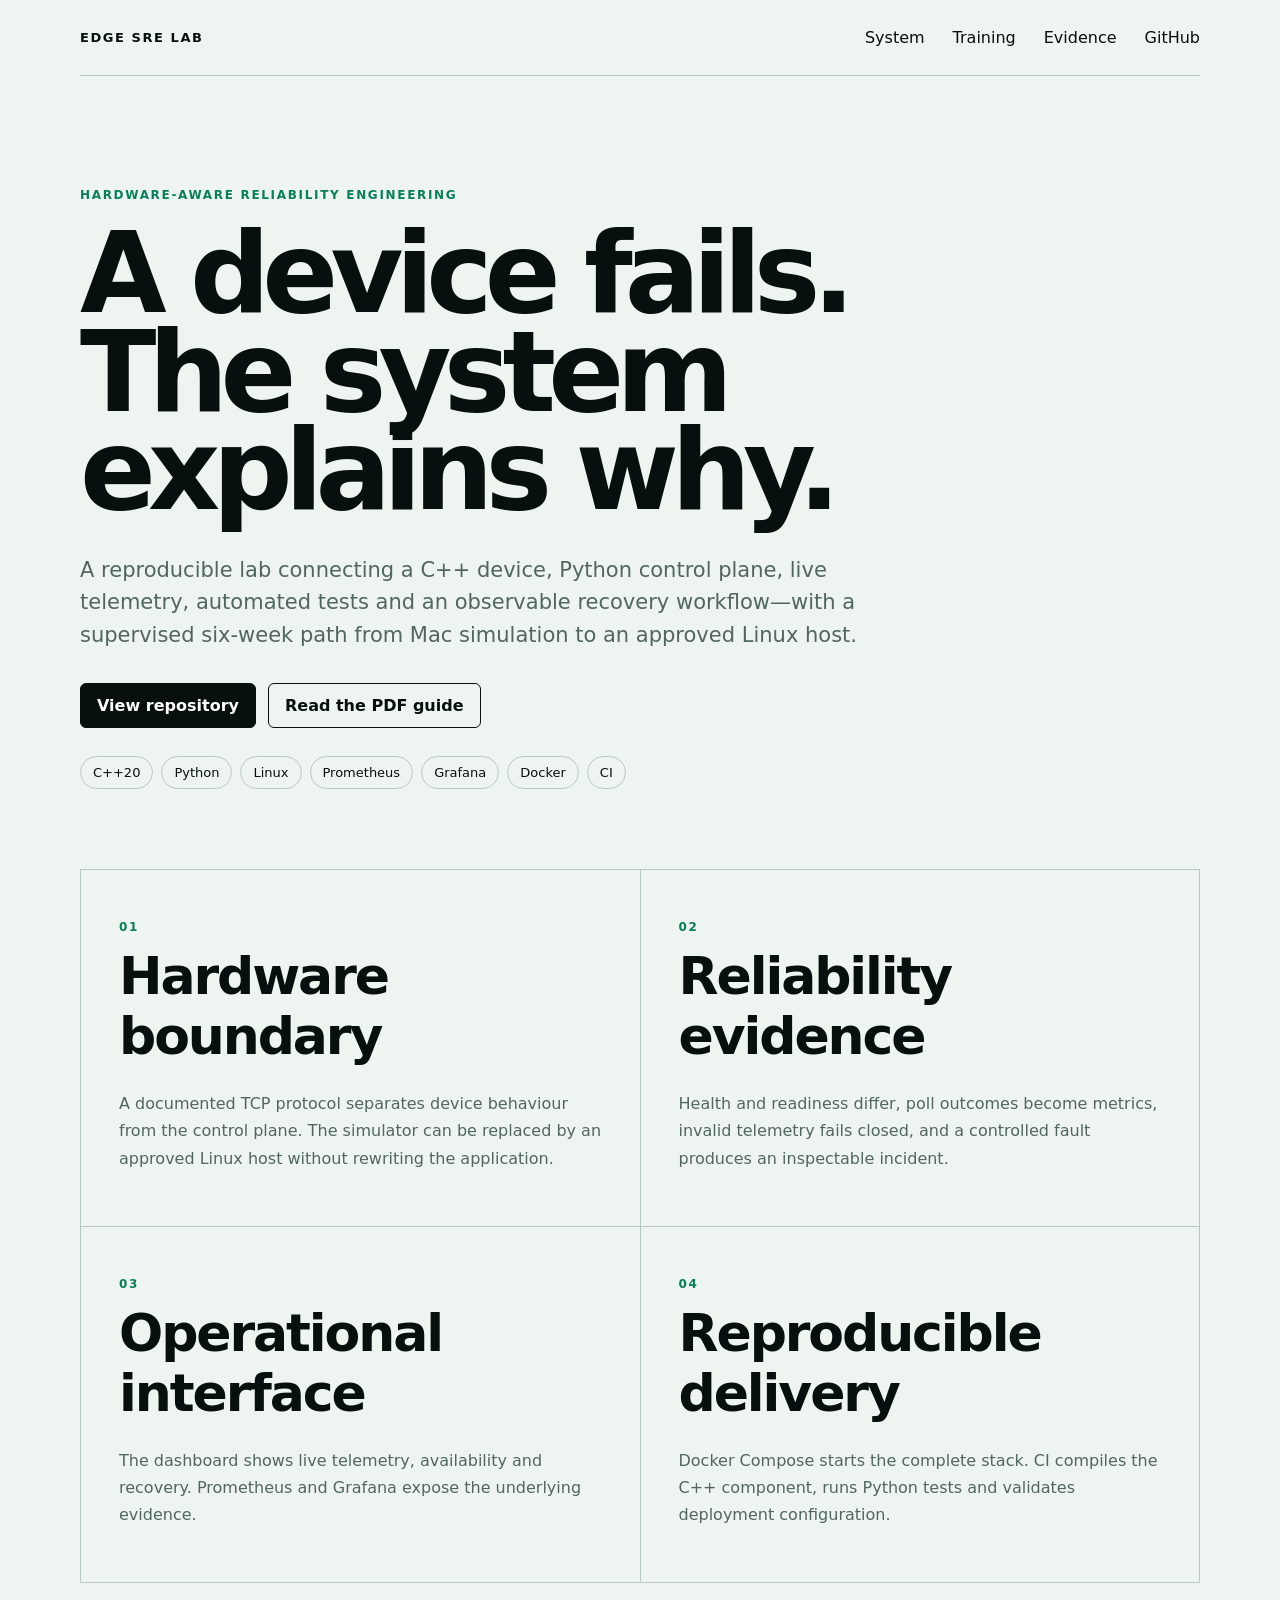
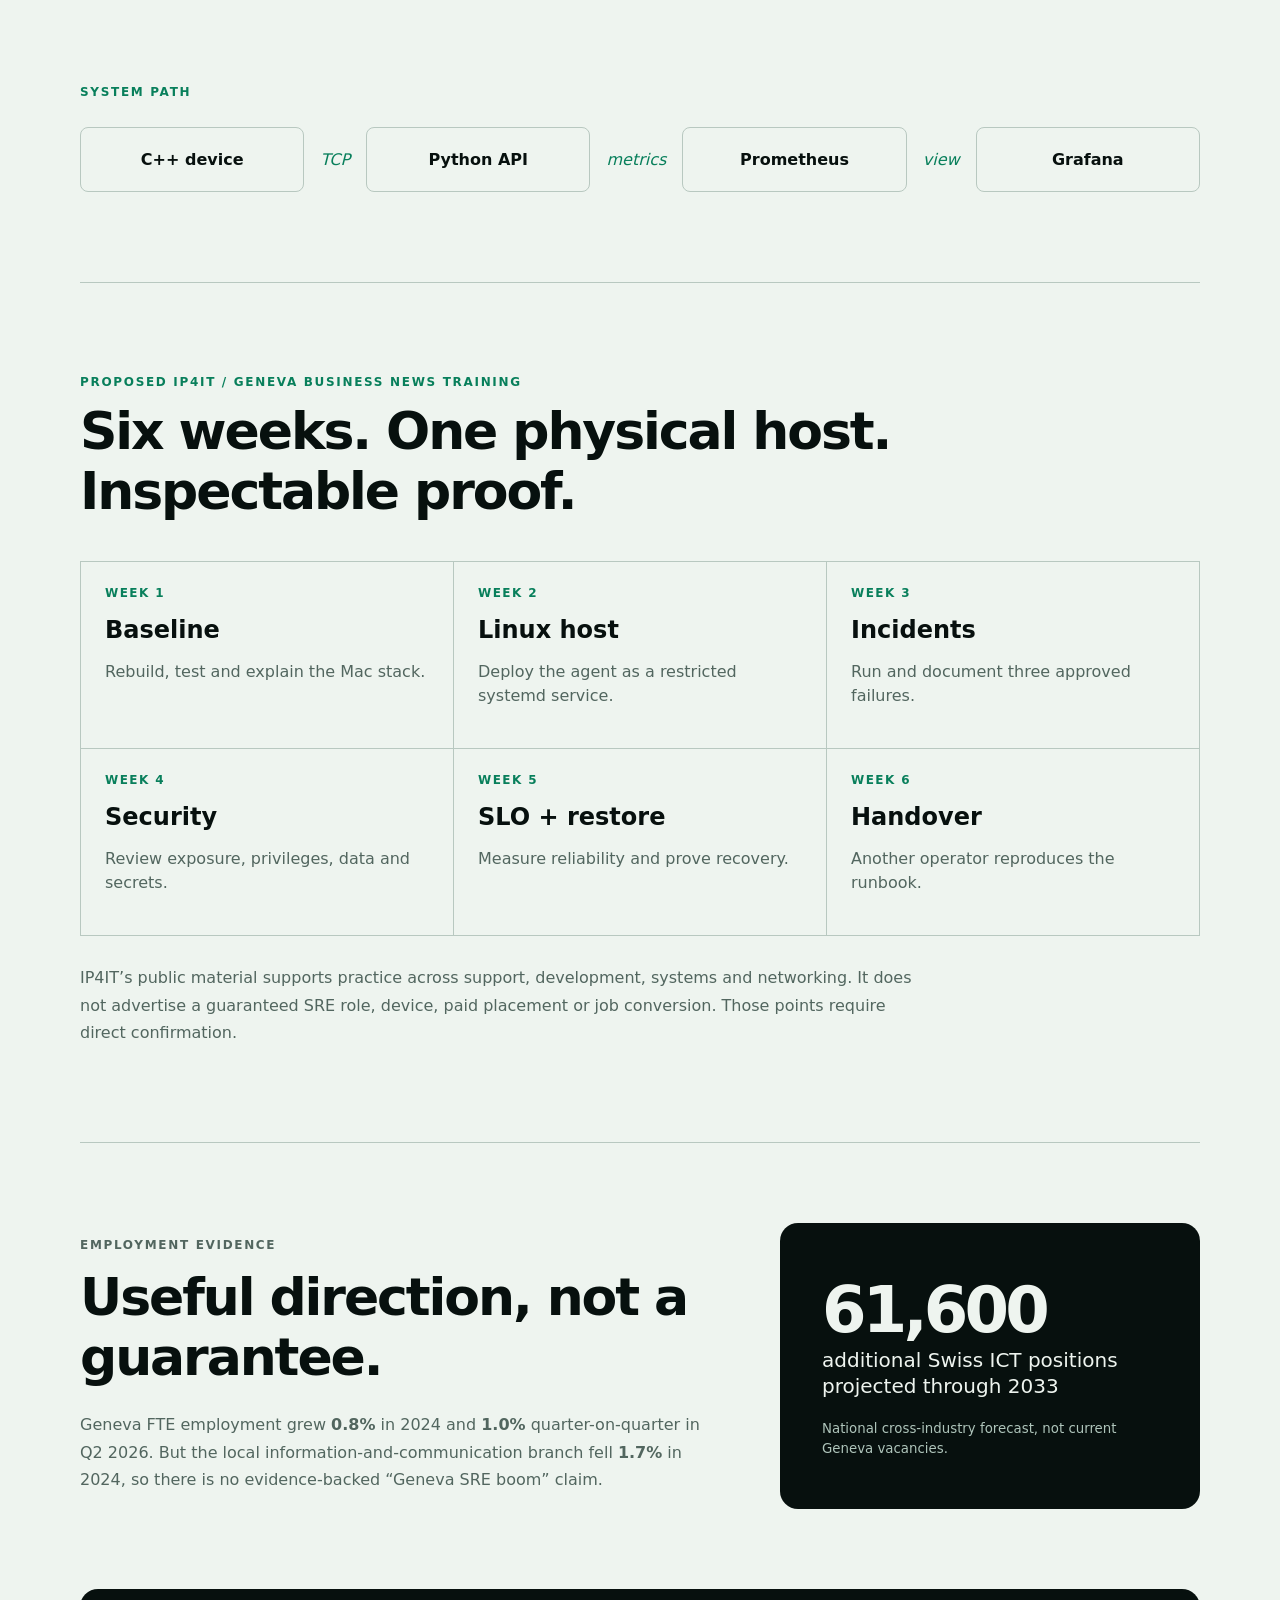
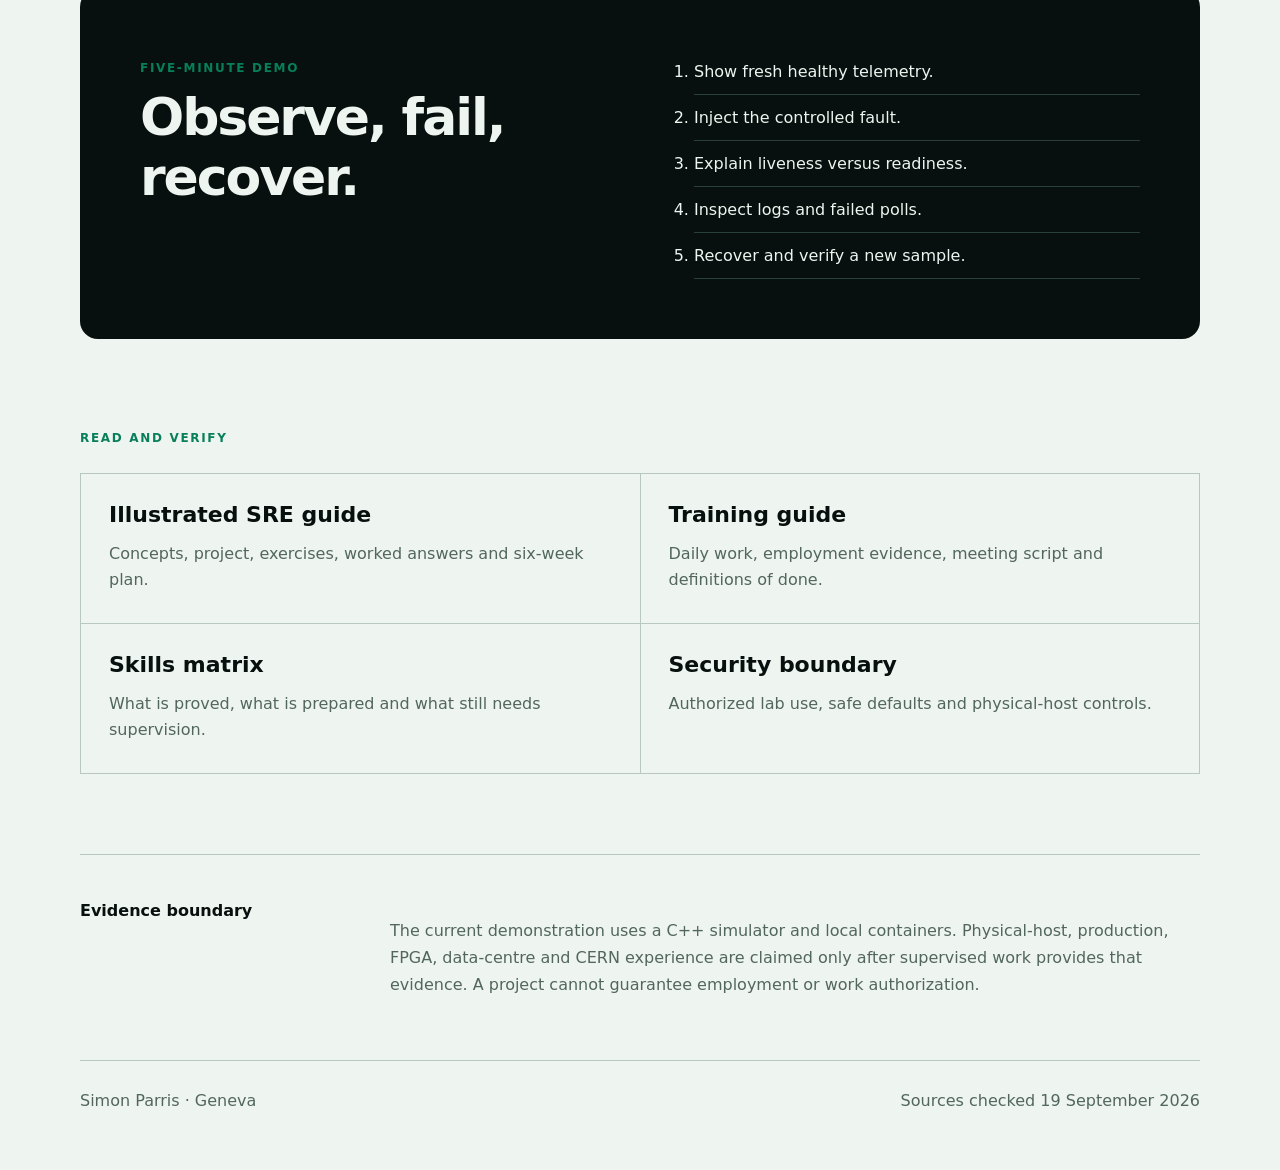
==== docs/index.html @ f157bbe0 "Build public Edge SRE hardware lab and Geneva training guide" ====
<!doctype html>
<html lang="en">
<head>
  <meta charset="utf-8">
  <meta name="viewport" content="width=device-width, initial-scale=1">
  <meta name="description" content="Edge SRE Hardware Lab: C++, Python, Linux, observability, incident response and a six-week Geneva training plan.">
  <title>Edge SRE Hardware Lab · Simon Parris</title>
  <link rel="stylesheet" href="styles.css">
</head>
<body>
  <main>
    <nav>
      <b>EDGE SRE LAB</b>
      <a href="#system">System</a>
      <a href="#training">Training</a>
      <a href="#market">Evidence</a>
      <a href="https://github.com/parrsi01/edge-sre-hardware-lab">GitHub</a>
    </nav>

    <header>
      <p class="kicker">HARDWARE-AWARE RELIABILITY ENGINEERING</p>
      <h1>A device fails.<br>The system explains why.</h1>
      <p class="lead">A reproducible lab connecting a C++ device, Python control plane, live telemetry, automated tests and an observable recovery workflow—with a supervised six-week path from Mac simulation to an approved Linux host.</p>
      <div class="actions">
        <a class="button primary" href="https://github.com/parrsi01/edge-sre-hardware-lab">View repository</a>
        <a class="button" href="assets/SRE_BEGINNER_GUIDE_IP4IT_GENEVA.pdf">Read the PDF guide</a>
      </div>
      <div class="badges"><span>C++20</span><span>Python</span><span>Linux</span><span>Prometheus</span><span>Grafana</span><span>Docker</span><span>CI</span></div>
    </header>

    <section id="system" class="two">
      <article><p class="number">01</p><h2>Hardware boundary</h2><p>A documented TCP protocol separates device behaviour from the control plane. The simulator can be replaced by an approved Linux host without rewriting the application.</p></article>
      <article><p class="number">02</p><h2>Reliability evidence</h2><p>Health and readiness differ, poll outcomes become metrics, invalid telemetry fails closed, and a controlled fault produces an inspectable incident.</p></article>
      <article><p class="number">03</p><h2>Operational interface</h2><p>The dashboard shows live telemetry, availability and recovery. Prometheus and Grafana expose the underlying evidence.</p></article>
      <article><p class="number">04</p><h2>Reproducible delivery</h2><p>Docker Compose starts the complete stack. CI compiles the C++ component, runs Python tests and validates deployment configuration.</p></article>
    </section>

    <section class="architecture">
      <p class="kicker">SYSTEM PATH</p>
      <div class="flow"><b>C++ device</b><i>TCP</i><b>Python API</b><i>metrics</i><b>Prometheus</b><i>view</i><b>Grafana</b></div>
    </section>

    <section id="training" class="training">
      <p class="kicker">PROPOSED IP4IT / GENEVA BUSINESS NEWS TRAINING</p>
      <h2>Six weeks. One physical host. Inspectable proof.</h2>
      <div class="weeks">
        <article><b>Week 1</b><span>Baseline</span><p>Rebuild, test and explain the Mac stack.</p></article>
        <article><b>Week 2</b><span>Linux host</span><p>Deploy the agent as a restricted systemd service.</p></article>
        <article><b>Week 3</b><span>Incidents</span><p>Run and document three approved failures.</p></article>
        <article><b>Week 4</b><span>Security</span><p>Review exposure, privileges, data and secrets.</p></article>
        <article><b>Week 5</b><span>SLO + restore</span><p>Measure reliability and prove recovery.</p></article>
        <article><b>Week 6</b><span>Handover</span><p>Another operator reproduces the runbook.</p></article>
      </div>
      <p class="note">IP4IT’s public material supports practice across support, development, systems and networking. It does not advertise a guaranteed SRE role, device, paid placement or job conversion. Those points require direct confirmation.</p>
    </section>

    <section id="market" class="market">
      <div>
        <p class="kicker">EMPLOYMENT EVIDENCE</p>
        <h2>Useful direction, not a guarantee.</h2>
        <p>Geneva FTE employment grew <strong>0.8%</strong> in 2024 and <strong>1.0%</strong> quarter-on-quarter in Q2 2026. But the local information-and-communication branch fell <strong>1.7%</strong> in 2024, so there is no evidence-backed “Geneva SRE boom” claim.</p>
      </div>
      <div class="stat"><strong>61,600</strong><span>additional Swiss ICT positions projected through 2033</span><small>National cross-industry forecast, not current Geneva vacancies.</small></div>
    </section>

    <section class="demo">
      <div><p class="kicker">FIVE-MINUTE DEMO</p><h2>Observe, fail, recover.</h2></div>
      <ol><li>Show fresh healthy telemetry.</li><li>Inject the controlled fault.</li><li>Explain liveness versus readiness.</li><li>Inspect logs and failed polls.</li><li>Recover and verify a new sample.</li></ol>
    </section>

    <section class="resources">
      <p class="kicker">READ AND VERIFY</p>
      <div class="resource-grid">
        <a href="assets/SRE_BEGINNER_GUIDE_IP4IT_GENEVA.pdf"><b>Illustrated SRE guide</b><span>Concepts, project, exercises, worked answers and six-week plan.</span></a>
        <a href="https://github.com/parrsi01/edge-sre-hardware-lab/blob/main/TRAINING_GUIDE.md"><b>Training guide</b><span>Daily work, employment evidence, meeting script and definitions of done.</span></a>
        <a href="https://github.com/parrsi01/edge-sre-hardware-lab/blob/main/SKILLS_MATRIX.md"><b>Skills matrix</b><span>What is proved, what is prepared and what still needs supervision.</span></a>
        <a href="https://github.com/parrsi01/edge-sre-hardware-lab/blob/main/SECURITY.md"><b>Security boundary</b><span>Authorized lab use, safe defaults and physical-host controls.</span></a>
      </div>
    </section>

    <section class="truth"><b>Evidence boundary</b><p>The current demonstration uses a C++ simulator and local containers. Physical-host, production, FPGA, data-centre and CERN experience are claimed only after supervised work provides that evidence. A project cannot guarantee employment or work authorization.</p></section>
    <footer><span>Simon Parris · Geneva</span><span>Sources checked 19 September 2026</span></footer>
  </main>
</body>
</html>
---- docs/styles.css ----
:root { --ink:#07100e; --paper:#eef4ef; --green:#087f5b; --line:#b8c8c0; --muted:#52665f; --white:#fff; }
* { box-sizing:border-box; }
html { scroll-behavior:smooth; }
body { margin:0; background:var(--paper); color:var(--ink); font-family:Inter,ui-sans-serif,system-ui,-apple-system,BlinkMacSystemFont,"Segoe UI",sans-serif; }
main { width:min(1120px,calc(100% - 36px)); margin:auto; }
nav { height:76px; display:flex; align-items:center; gap:28px; border-bottom:1px solid var(--line); }
nav b { margin-right:auto; letter-spacing:.12em; font-size:13px; }
nav a { color:var(--ink); text-decoration:none; }
header { padding:100px 0 80px; }
.kicker,.number { color:var(--green); font-weight:800; font-size:12px; letter-spacing:.14em; }
h1 { max-width:930px; font-size:clamp(52px,9vw,112px); line-height:.88; letter-spacing:-.07em; margin:22px 0 34px; }
.lead { max-width:800px; font-size:21px; line-height:1.55; color:var(--muted); }
.actions { display:flex; flex-wrap:wrap; gap:12px; margin-top:32px; }
.button { border:1px solid var(--ink); color:var(--ink); border-radius:6px; padding:12px 16px; text-decoration:none; font-weight:700; }
.button.primary { background:var(--ink); color:var(--white); }
.badges { display:flex; flex-wrap:wrap; gap:8px; margin-top:28px; }
.badges span { border:1px solid var(--line); border-radius:99px; padding:8px 12px; font-size:13px; }
.two { display:grid; grid-template-columns:1fr 1fr; border-top:1px solid var(--line); border-left:1px solid var(--line); }
.two article { padding:38px; border-right:1px solid var(--line); border-bottom:1px solid var(--line); min-height:250px; }
h2 { font-size:clamp(32px,5vw,52px); letter-spacing:-.04em; margin:10px 0 24px; }
.two p:last-child,.truth p,.note,.market p { color:var(--muted); line-height:1.7; }
.architecture { padding:90px 0; }
.flow { display:flex; align-items:center; justify-content:space-between; gap:16px; margin-top:28px; }
.flow b { border:1px solid var(--line); padding:22px; flex:1; text-align:center; border-radius:8px; }
.flow i { color:var(--green); }
.training { border-top:1px solid var(--line); padding:80px 0; }
.weeks { display:grid; grid-template-columns:repeat(3,1fr); border-left:1px solid var(--line); border-top:1px solid var(--line); margin-top:40px; }
.weeks article { padding:24px; min-height:185px; border-right:1px solid var(--line); border-bottom:1px solid var(--line); }
.weeks b,.weeks span { display:block; }
.weeks b { color:var(--green); font-size:12px; letter-spacing:.12em; text-transform:uppercase; }
.weeks span { font-size:24px; font-weight:800; margin:16px 0; }
.weeks p { color:var(--muted); line-height:1.5; }
.note { max-width:850px; margin-top:28px; }
.market { display:grid; grid-template-columns:1.5fr 1fr; gap:70px; padding:80px 0; border-top:1px solid var(--line); }
.stat { background:var(--ink); color:var(--paper); border-radius:18px; padding:42px; display:flex; flex-direction:column; justify-content:center; }
.stat strong { font-size:64px; letter-spacing:-.06em; }
.stat span { font-size:20px; line-height:1.3; }
.stat small { margin-top:20px; color:#aec4ba; line-height:1.5; }
.demo { display:grid; grid-template-columns:1fr 1fr; gap:60px; background:var(--ink); color:var(--paper); padding:60px; border-radius:18px; }
.demo ol { margin:0; padding-left:24px; }
.demo li { padding:13px 0; border-bottom:1px solid #294039; }
.resources { padding:80px 0; }
.resource-grid { display:grid; grid-template-columns:1fr 1fr; border-left:1px solid var(--line); border-top:1px solid var(--line); margin-top:28px; }
.resource-grid a { color:var(--ink); min-height:150px; padding:28px; text-decoration:none; border-right:1px solid var(--line); border-bottom:1px solid var(--line); }
.resource-grid b,.resource-grid span { display:block; }
.resource-grid b { font-size:22px; margin-bottom:14px; }
.resource-grid span { color:var(--muted); line-height:1.6; }
.truth { display:grid; grid-template-columns:1fr 3fr; gap:40px; padding:46px 0; border-top:1px solid var(--line); border-bottom:1px solid var(--line); }
footer { display:flex; justify-content:space-between; padding:30px 0 60px; color:var(--muted); }
@media(max-width:760px){
  .two,.demo,.truth,.market,.resource-grid{grid-template-columns:1fr}
  .weeks{grid-template-columns:1fr 1fr}
  .flow{flex-direction:column;align-items:stretch}
  .flow i{text-align:center}
  header{padding-top:60px}
  .demo{padding:32px}
  nav a{display:none}
}
@media(max-width:480px){.weeks{grid-template-columns:1fr}.stat strong{font-size:48px}}
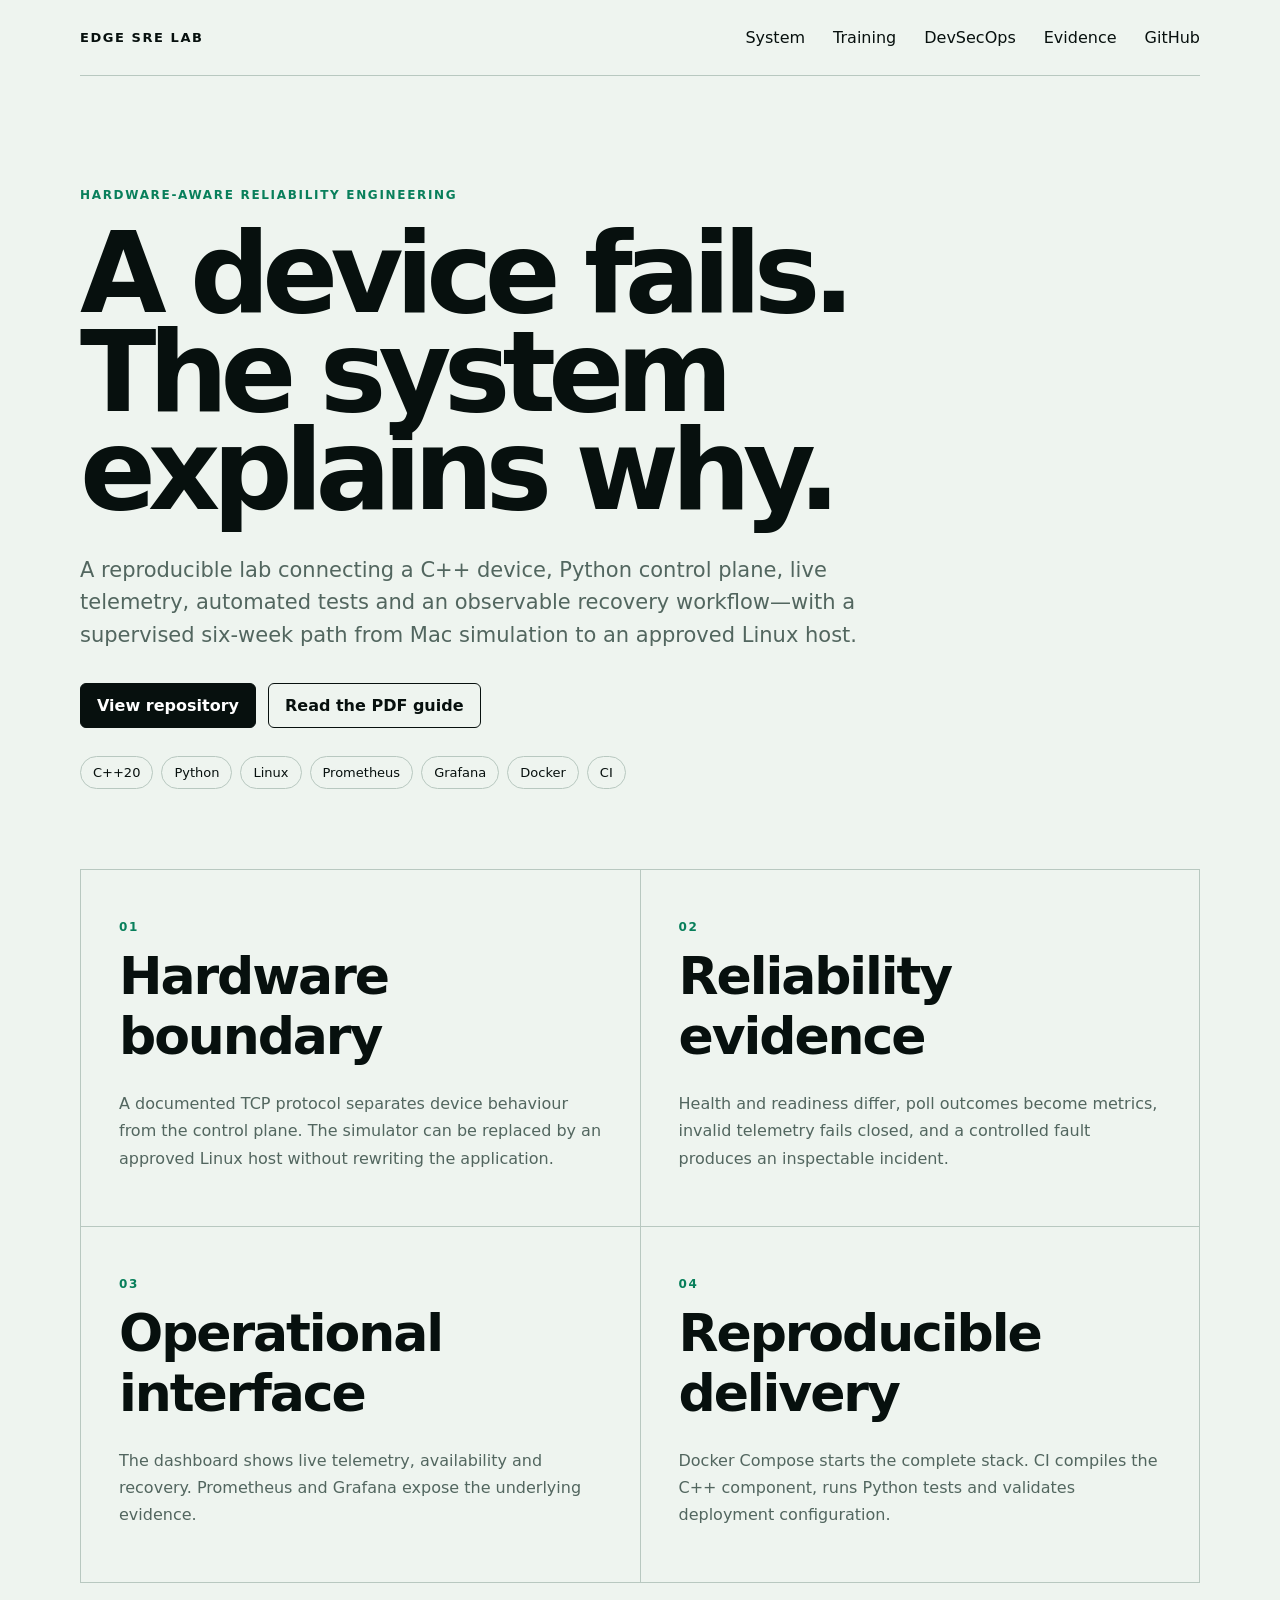
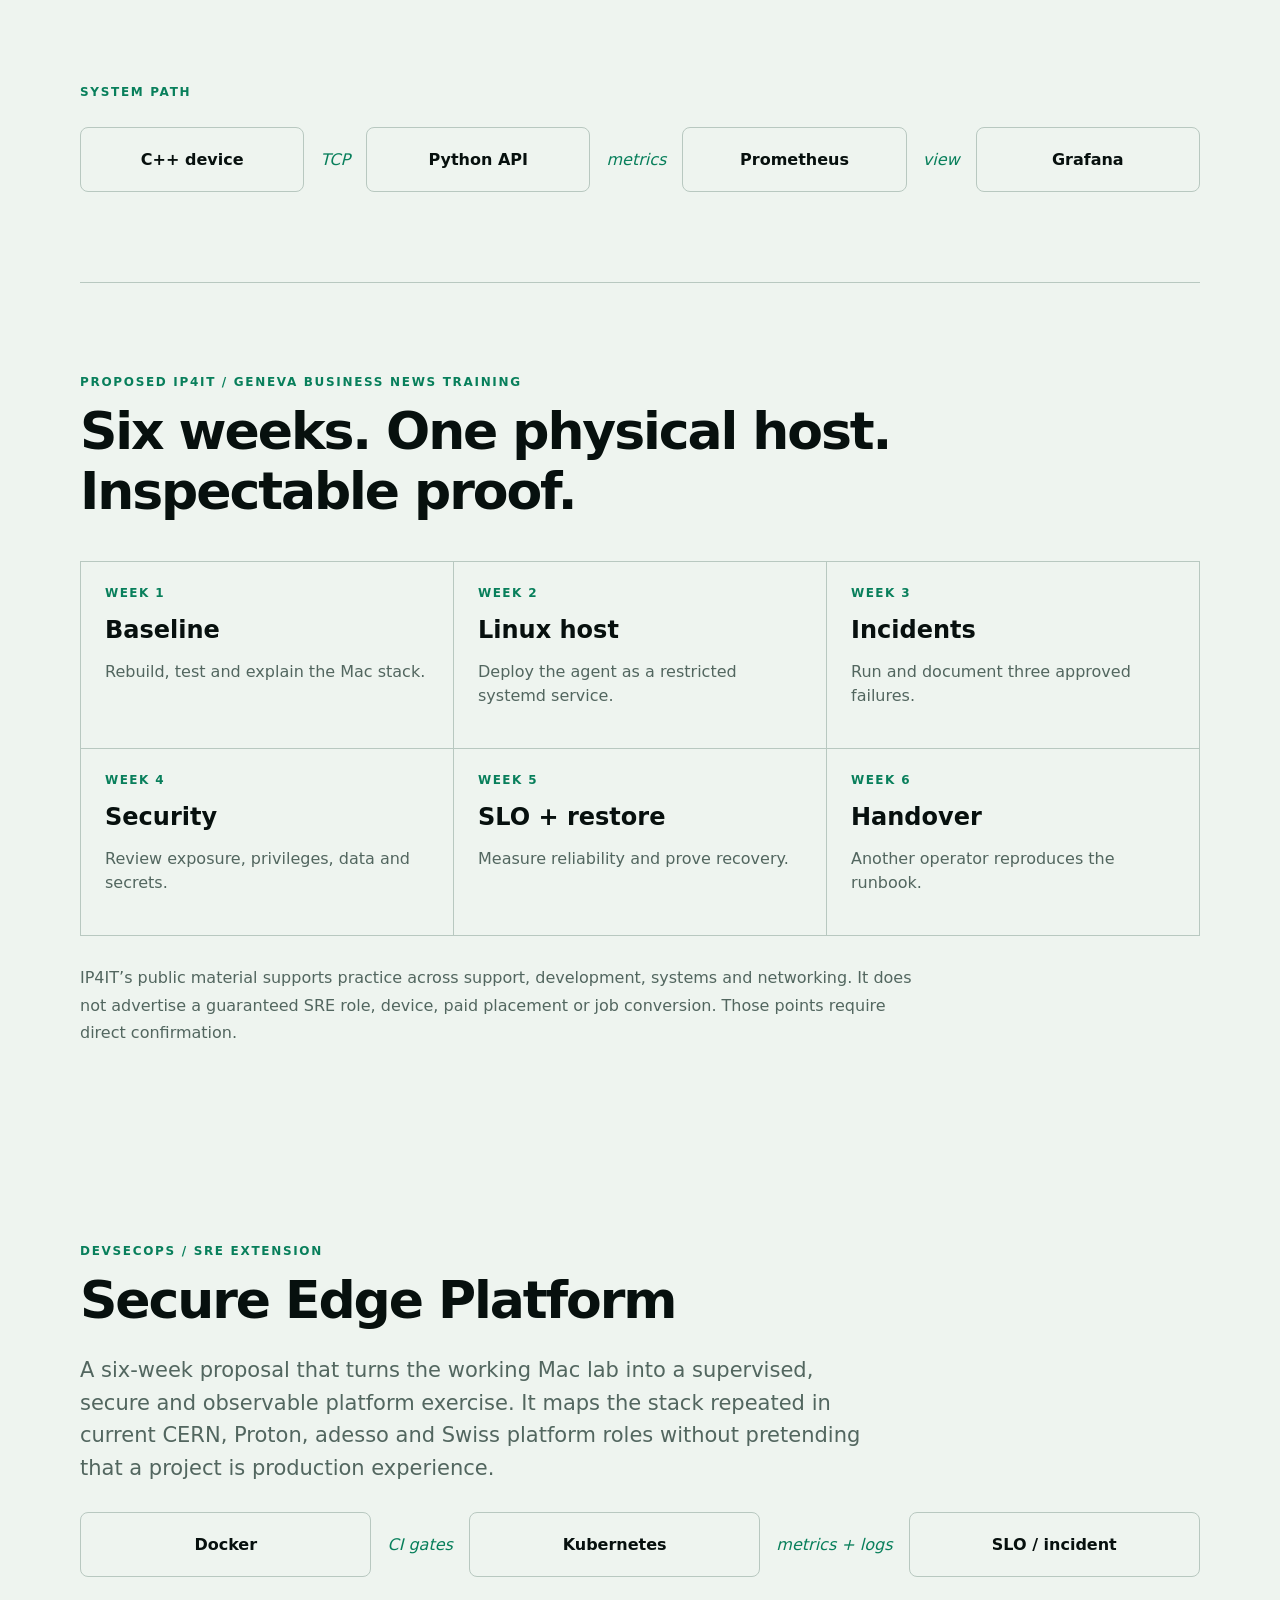
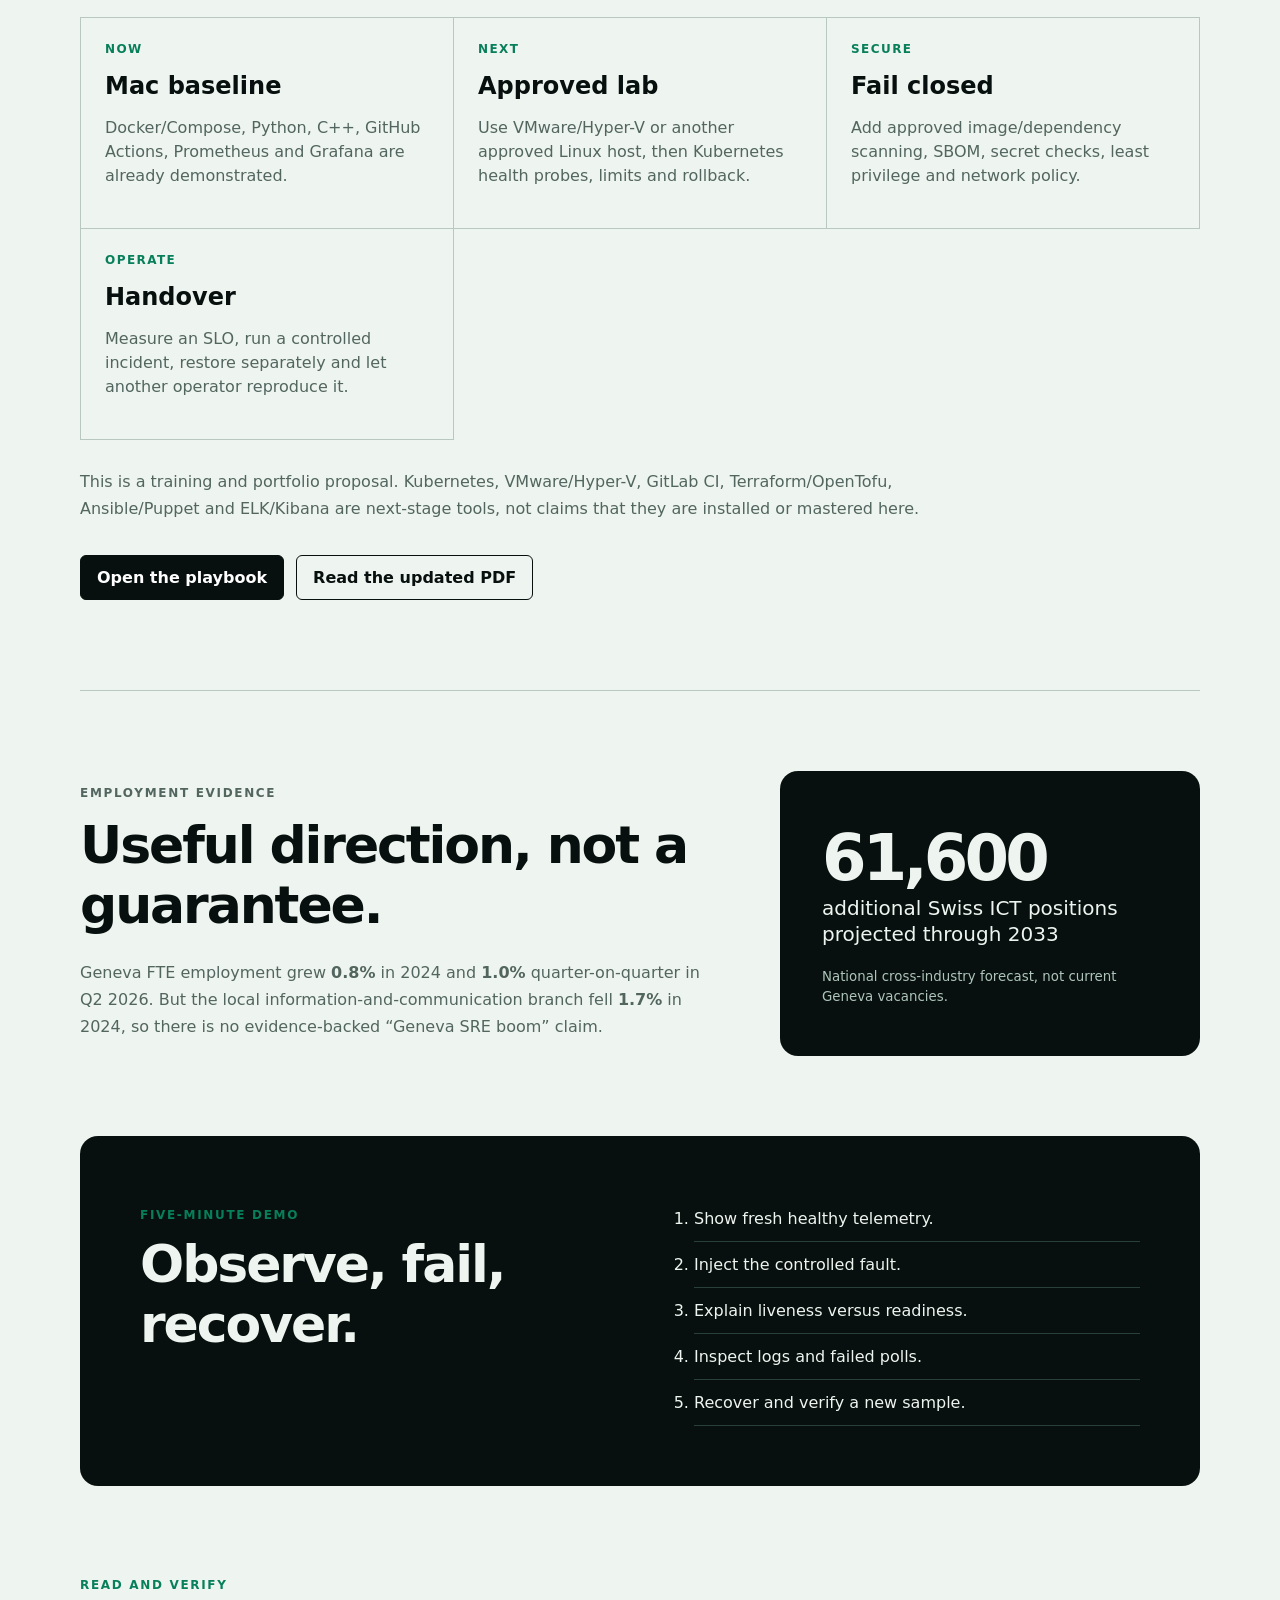
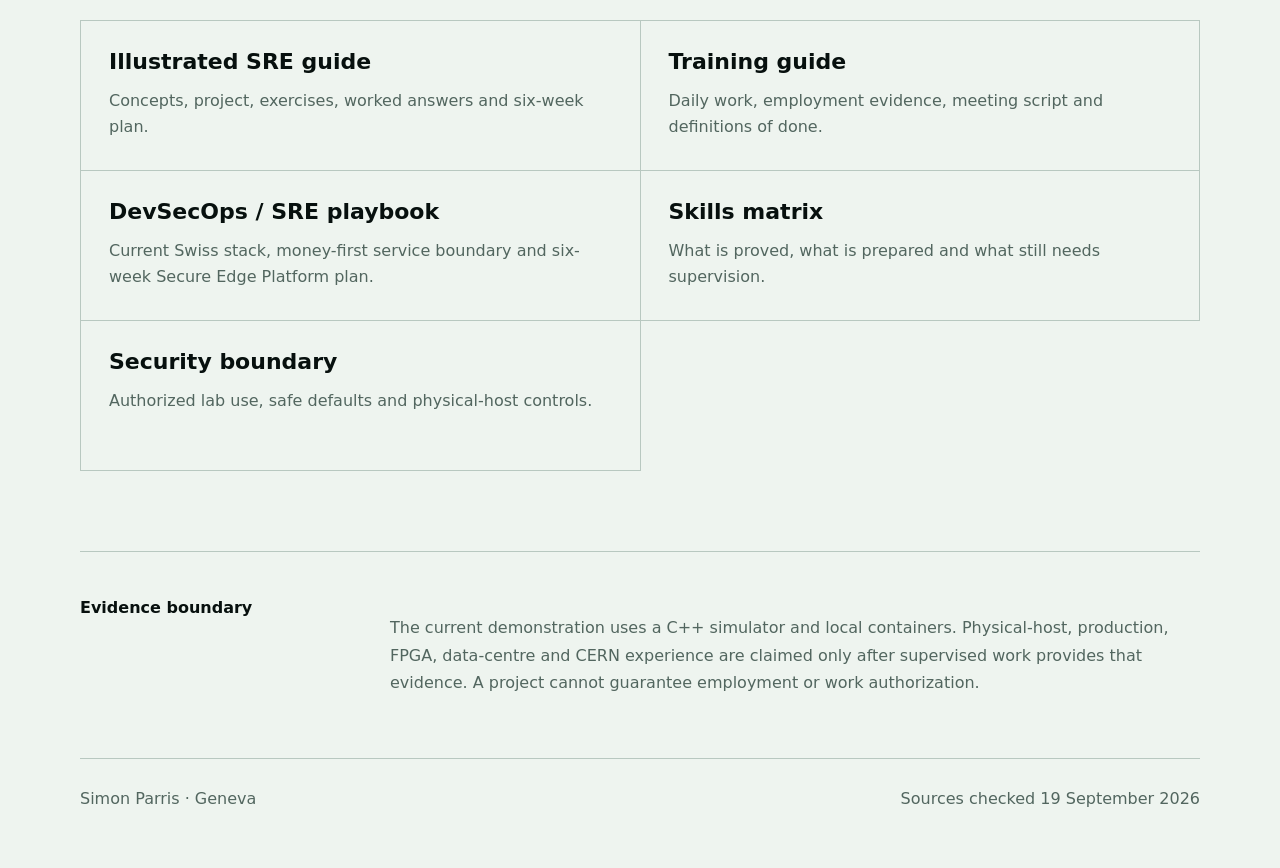
==== commit 1e2735eb: "Add DevSecOps SRE stack and six-week platform plan" ====
--- a/docs/index.html
+++ b/docs/index.html
@@ -13,6 +13,7 @@
       <b>EDGE SRE LAB</b>
       <a href="#system">System</a>
       <a href="#training">Training</a>
+      <a href="#devsecops">DevSecOps</a>
       <a href="#market">Evidence</a>
       <a href="https://github.com/parrsi01/edge-sre-hardware-lab">GitHub</a>
     </nav>
@@ -54,6 +55,21 @@
       <p class="note">IP4IT’s public material supports practice across support, development, systems and networking. It does not advertise a guaranteed SRE role, device, paid placement or job conversion. Those points require direct confirmation.</p>
     </section>
 
+    <section id="devsecops" class="architecture">
+      <p class="kicker">DEVSECOPS / SRE EXTENSION</p>
+      <h2>Secure Edge Platform</h2>
+      <p class="lead">A six-week proposal that turns the working Mac lab into a supervised, secure and observable platform exercise. It maps the stack repeated in current CERN, Proton, adesso and Swiss platform roles without pretending that a project is production experience.</p>
+      <div class="flow"><b>Docker</b><i>CI gates</i><b>Kubernetes</b><i>metrics + logs</i><b>SLO / incident</b></div>
+      <div class="weeks">
+        <article><b>Now</b><span>Mac baseline</span><p>Docker/Compose, Python, C++, GitHub Actions, Prometheus and Grafana are already demonstrated.</p></article>
+        <article><b>Next</b><span>Approved lab</span><p>Use VMware/Hyper-V or another approved Linux host, then Kubernetes health probes, limits and rollback.</p></article>
+        <article><b>Secure</b><span>Fail closed</span><p>Add approved image/dependency scanning, SBOM, secret checks, least privilege and network policy.</p></article>
+        <article><b>Operate</b><span>Handover</span><p>Measure an SLO, run a controlled incident, restore separately and let another operator reproduce it.</p></article>
+      </div>
+      <p class="note">This is a training and portfolio proposal. Kubernetes, VMware/Hyper-V, GitLab CI, Terraform/OpenTofu, Ansible/Puppet and ELK/Kibana are next-stage tools, not claims that they are installed or mastered here.</p>
+      <div class="actions"><a class="button primary" href="https://github.com/parrsi01/edge-sre-hardware-lab/blob/main/DEVSECOPS_SRE_PLAYBOOK.md">Open the playbook</a><a class="button" href="assets/SRE_BEGINNER_GUIDE_IP4IT_GENEVA.pdf">Read the updated PDF</a></div>
+    </section>
+
     <section id="market" class="market">
       <div>
         <p class="kicker">EMPLOYMENT EVIDENCE</p>
@@ -73,6 +89,7 @@
       <div class="resource-grid">
         <a href="assets/SRE_BEGINNER_GUIDE_IP4IT_GENEVA.pdf"><b>Illustrated SRE guide</b><span>Concepts, project, exercises, worked answers and six-week plan.</span></a>
         <a href="https://github.com/parrsi01/edge-sre-hardware-lab/blob/main/TRAINING_GUIDE.md"><b>Training guide</b><span>Daily work, employment evidence, meeting script and definitions of done.</span></a>
+        <a href="https://github.com/parrsi01/edge-sre-hardware-lab/blob/main/DEVSECOPS_SRE_PLAYBOOK.md"><b>DevSecOps / SRE playbook</b><span>Current Swiss stack, money-first service boundary and six-week Secure Edge Platform plan.</span></a>
         <a href="https://github.com/parrsi01/edge-sre-hardware-lab/blob/main/SKILLS_MATRIX.md"><b>Skills matrix</b><span>What is proved, what is prepared and what still needs supervision.</span></a>
         <a href="https://github.com/parrsi01/edge-sre-hardware-lab/blob/main/SECURITY.md"><b>Security boundary</b><span>Authorized lab use, safe defaults and physical-host controls.</span></a>
       </div>
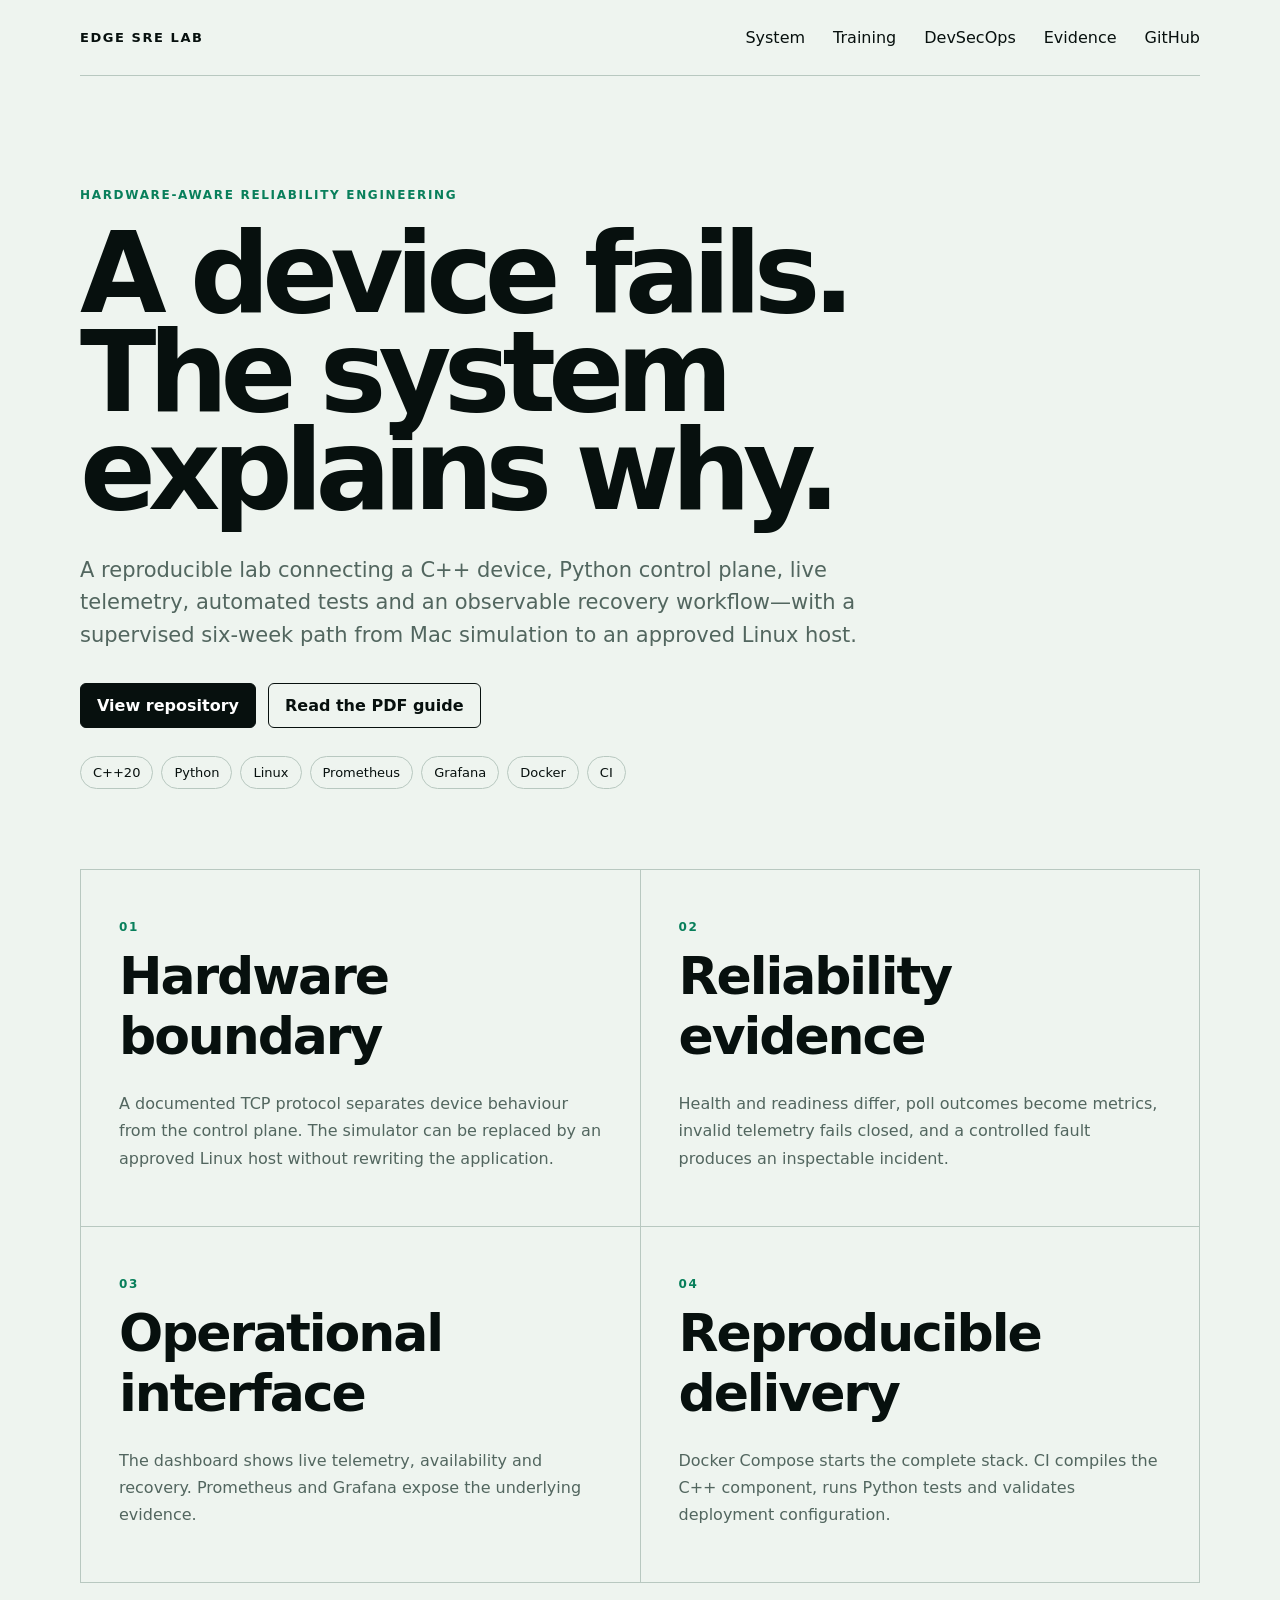
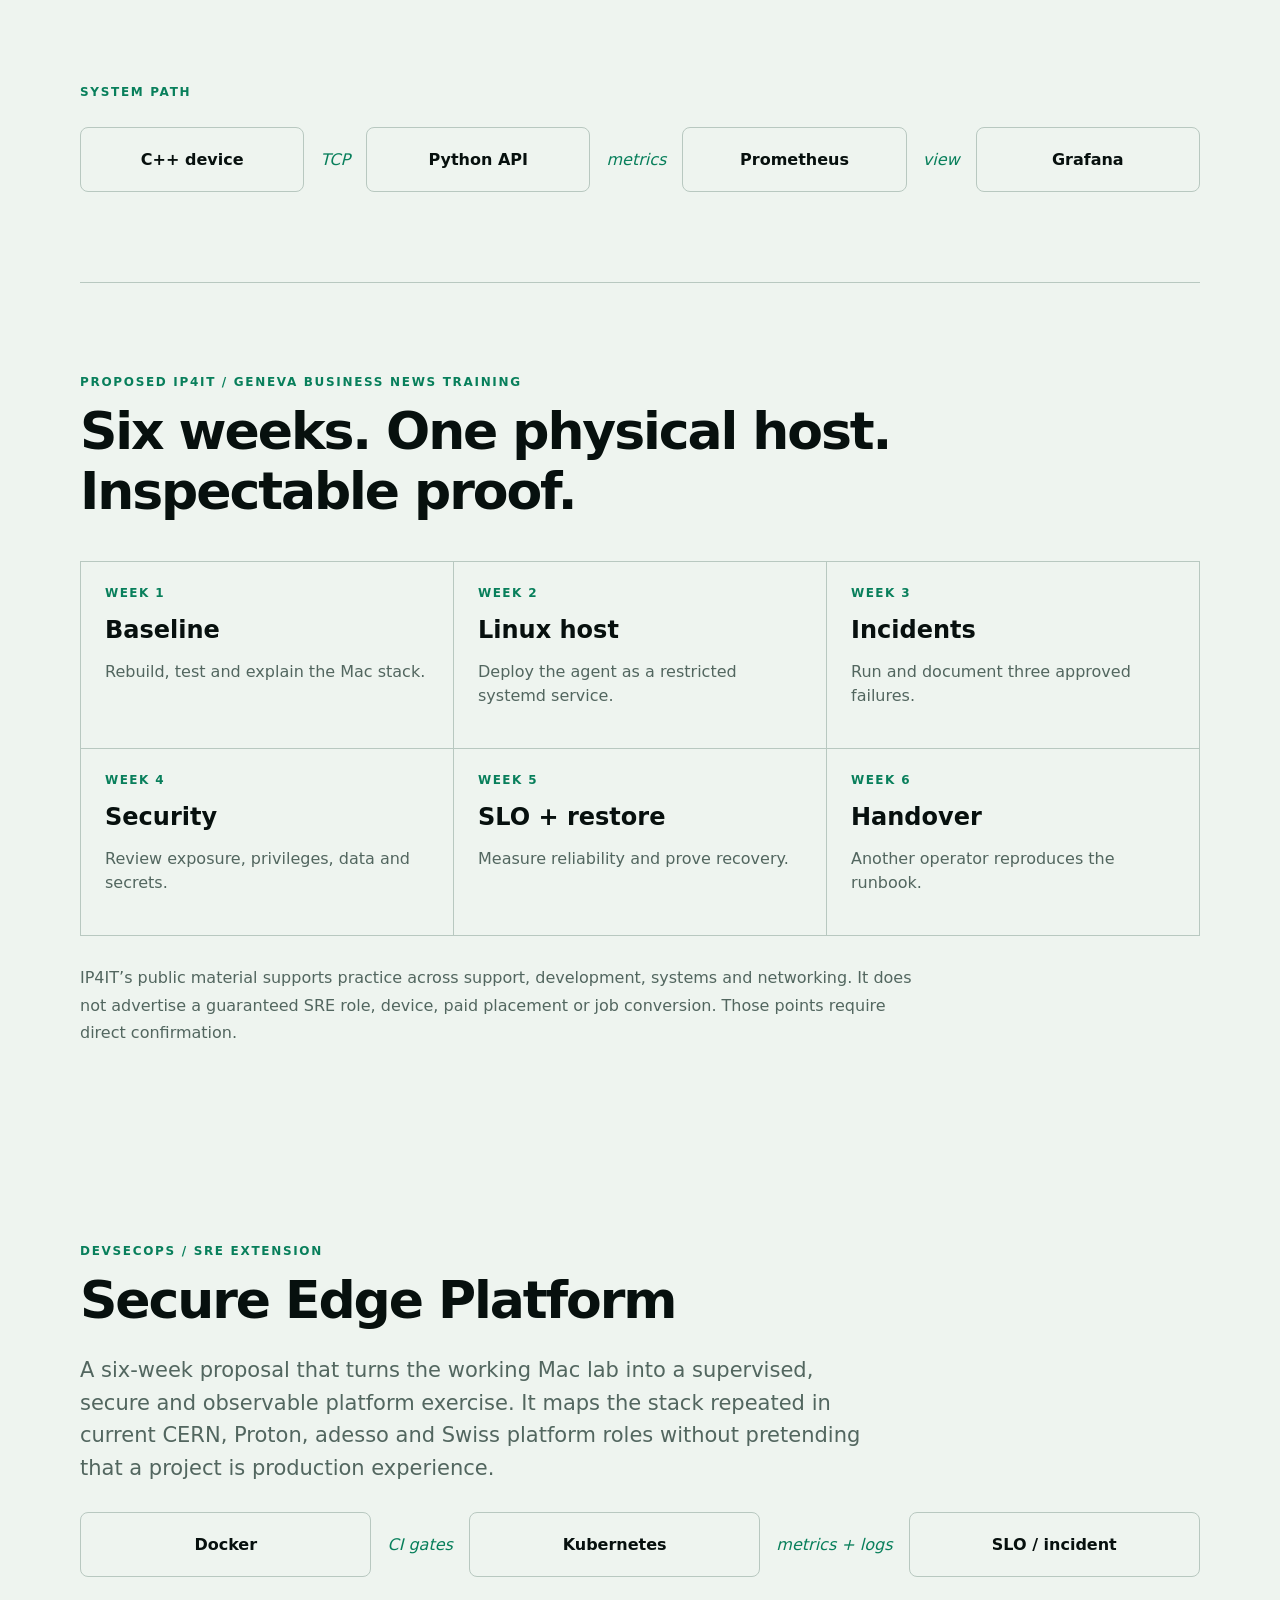
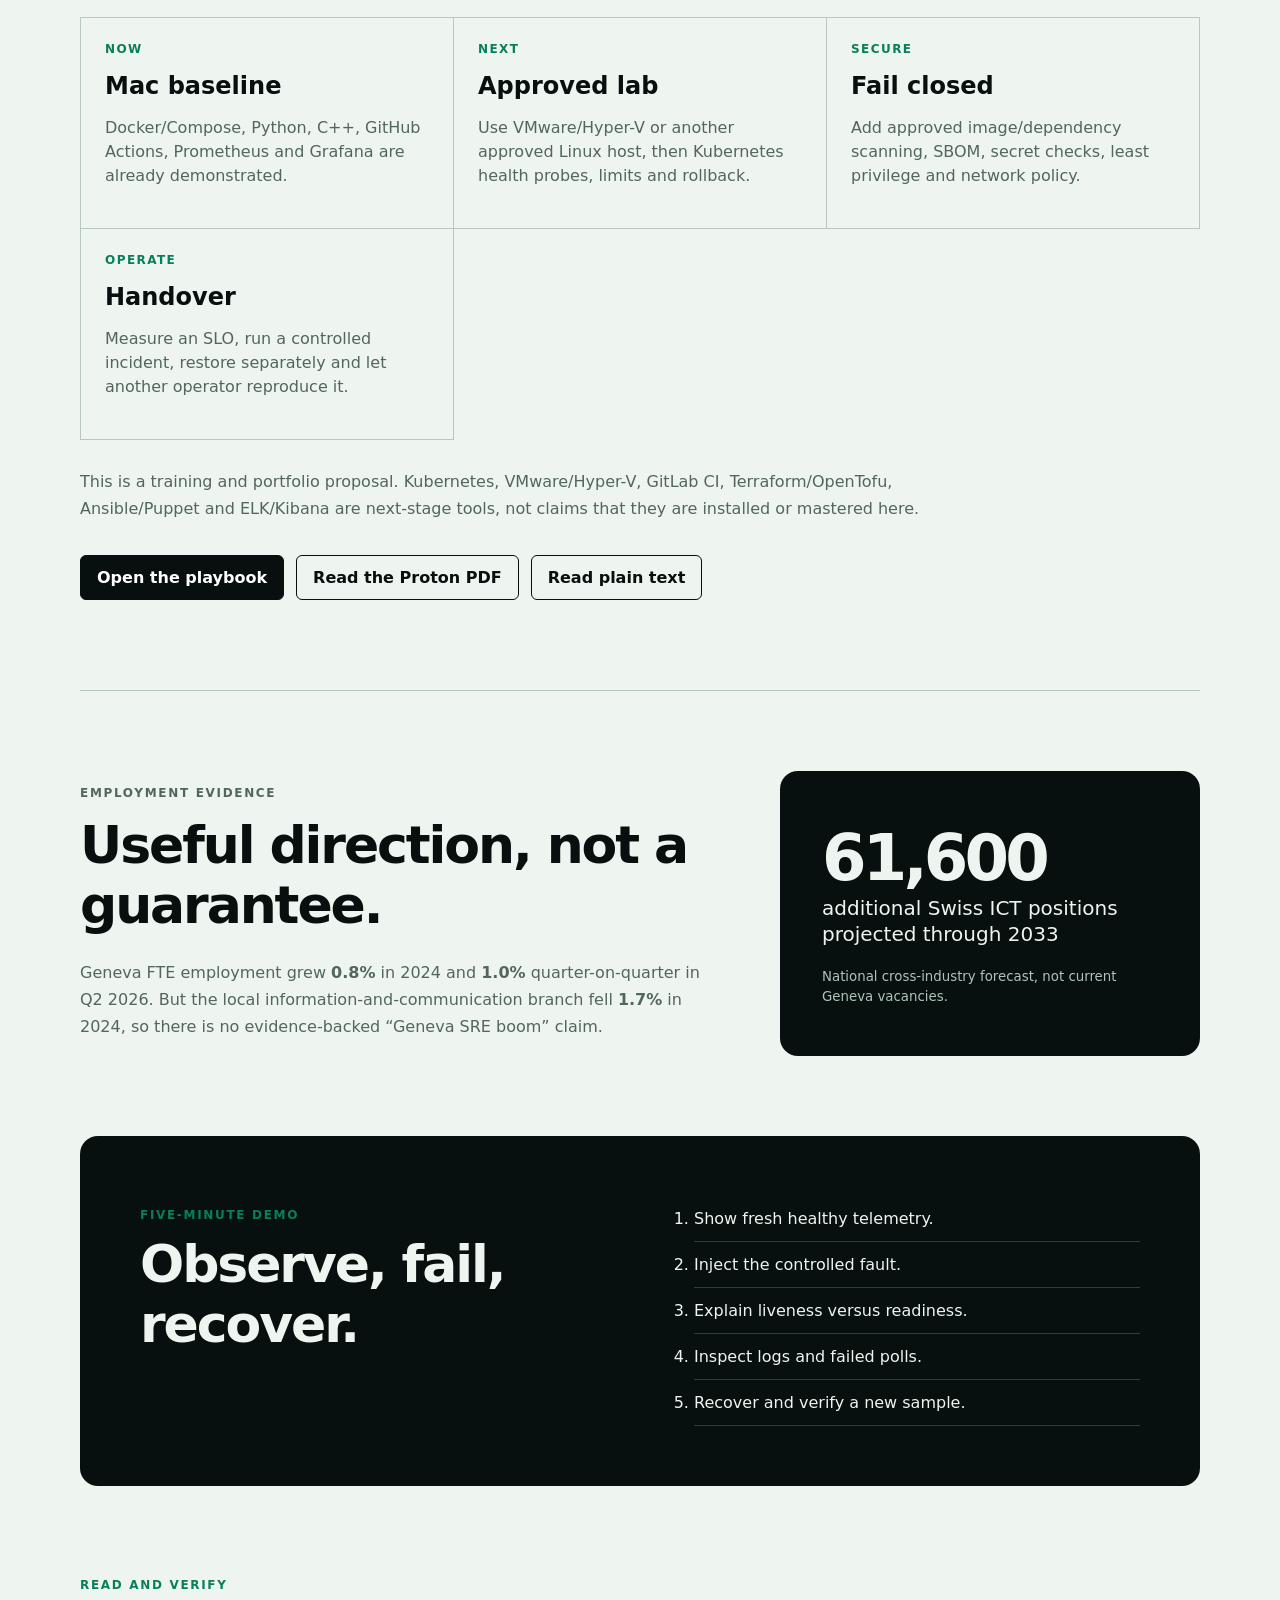
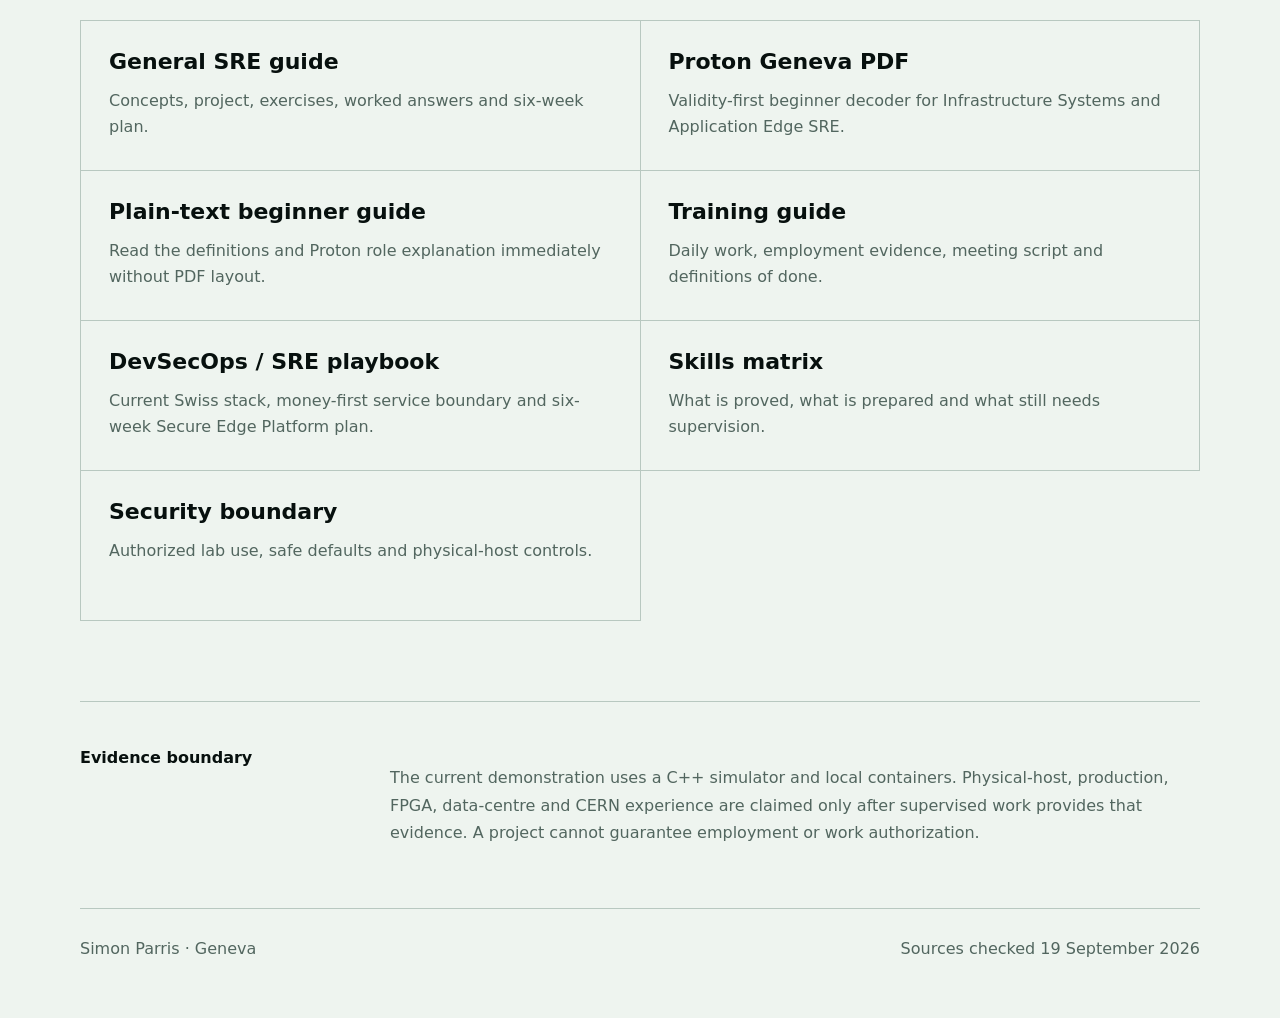
==== commit 5804d393: "Add validity-first Proton SRE beginner guides" ====
--- a/docs/index.html
+++ b/docs/index.html
@@ -67,7 +67,7 @@
         <article><b>Operate</b><span>Handover</span><p>Measure an SLO, run a controlled incident, restore separately and let another operator reproduce it.</p></article>
       </div>
       <p class="note">This is a training and portfolio proposal. Kubernetes, VMware/Hyper-V, GitLab CI, Terraform/OpenTofu, Ansible/Puppet and ELK/Kibana are next-stage tools, not claims that they are installed or mastered here.</p>
-      <div class="actions"><a class="button primary" href="https://github.com/parrsi01/edge-sre-hardware-lab/blob/main/DEVSECOPS_SRE_PLAYBOOK.md">Open the playbook</a><a class="button" href="assets/SRE_BEGINNER_GUIDE_IP4IT_GENEVA.pdf">Read the updated PDF</a></div>
+      <div class="actions"><a class="button primary" href="https://github.com/parrsi01/edge-sre-hardware-lab/blob/main/DEVSECOPS_SRE_PLAYBOOK.md">Open the playbook</a><a class="button" href="assets/PROTON_SRE_GENEVA_BEGINNER_GUIDE.pdf">Read the Proton PDF</a><a class="button" href="assets/PROTON_SRE_GENEVA_BEGINNER_GUIDE.txt">Read plain text</a></div>
     </section>
 
     <section id="market" class="market">
@@ -87,7 +87,9 @@
     <section class="resources">
       <p class="kicker">READ AND VERIFY</p>
       <div class="resource-grid">
-        <a href="assets/SRE_BEGINNER_GUIDE_IP4IT_GENEVA.pdf"><b>Illustrated SRE guide</b><span>Concepts, project, exercises, worked answers and six-week plan.</span></a>
+        <a href="assets/SRE_BEGINNER_GUIDE_IP4IT_GENEVA.pdf"><b>General SRE guide</b><span>Concepts, project, exercises, worked answers and six-week plan.</span></a>
+        <a href="assets/PROTON_SRE_GENEVA_BEGINNER_GUIDE.pdf"><b>Proton Geneva PDF</b><span>Validity-first beginner decoder for Infrastructure Systems and Application Edge SRE.</span></a>
+        <a href="assets/PROTON_SRE_GENEVA_BEGINNER_GUIDE.txt"><b>Plain-text beginner guide</b><span>Read the definitions and Proton role explanation immediately without PDF layout.</span></a>
         <a href="https://github.com/parrsi01/edge-sre-hardware-lab/blob/main/TRAINING_GUIDE.md"><b>Training guide</b><span>Daily work, employment evidence, meeting script and definitions of done.</span></a>
         <a href="https://github.com/parrsi01/edge-sre-hardware-lab/blob/main/DEVSECOPS_SRE_PLAYBOOK.md"><b>DevSecOps / SRE playbook</b><span>Current Swiss stack, money-first service boundary and six-week Secure Edge Platform plan.</span></a>
         <a href="https://github.com/parrsi01/edge-sre-hardware-lab/blob/main/SKILLS_MATRIX.md"><b>Skills matrix</b><span>What is proved, what is prepared and what still needs supervision.</span></a>
